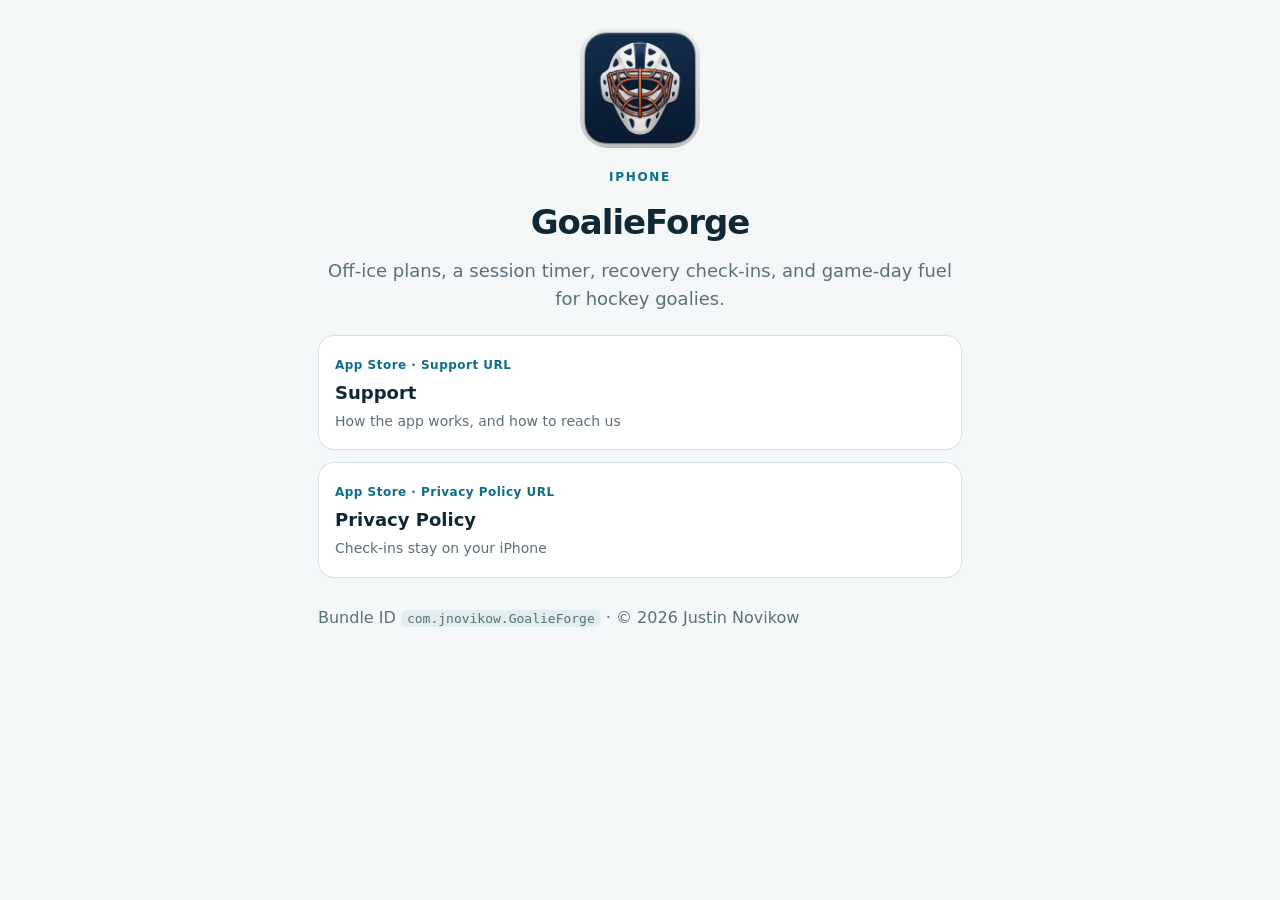
==== index.html @ 1530afbd "Publish GoalieForge support and privacy pages." ====
<!DOCTYPE html>
<html lang="en">
<head>
  <meta charset="UTF-8" />
  <meta name="viewport" content="width=device-width, initial-scale=1, viewport-fit=cover" />
  <meta name="theme-color" content="#f3f7f8" />
  <title>GoalieForge</title>
  <meta name="description" content="GoalieForge is an iPhone training app for hockey goalies, from development through professional." />
  <link rel="icon" href="icon.png" type="image/png" />
  <link rel="apple-touch-icon" href="icon.png" />
  <link rel="stylesheet" href="styles.css" />
</head>
<body>
  <header class="hero">
    <img class="logo" src="icon.png" width="120" height="120" alt="GoalieForge" />
    <p class="eyebrow">iPhone</p>
    <h1>GoalieForge</h1>
    <p class="lede">Off-ice plans, a session timer, recovery check-ins, and game-day fuel for hockey goalies.</p>
  </header>
  <nav class="cards">
    <a class="card link-card" href="support.html">
      <span class="card-kicker">App Store · Support URL</span>
      <strong>Support</strong>
      <span class="card-desc">How the app works, and how to reach us</span>
    </a>
    <a class="card link-card" href="privacy.html">
      <span class="card-kicker">App Store · Privacy Policy URL</span>
      <strong>Privacy Policy</strong>
      <span class="card-desc">Check-ins stay on your iPhone</span>
    </a>
  </nav>
  <footer class="foot">
    <p>Bundle ID <code>com.jnovikow.GoalieForge</code> · © 2026 Justin Novikow</p>
  </footer>
</body>
</html>
---- styles.css ----
:root {
  --bg: #f3f7f8;
  --fg: #102833;
  --muted: #5c6f78;
  --accent: #0d6e86;
  --card: #ffffff;
  --border: rgba(13, 110, 134, 0.18);
}

* { box-sizing: border-box; margin: 0; padding: 0; }

body {
  font-family: "SF Pro Rounded", "Segoe UI", system-ui, -apple-system, sans-serif;
  background: var(--bg);
  color: var(--fg);
  line-height: 1.55;
  padding: 28px 18px calc(36px + env(safe-area-inset-bottom));
  max-width: 680px;
  margin: 0 auto;
}

.hero { text-align: center; margin-bottom: 22px; }
.logo { width: 120px; height: 120px; border-radius: 28px; margin-bottom: 12px; }
.logo-sm { width: 72px; height: 72px; border-radius: 18px; display: block; margin: 8px 0 12px; }
.eyebrow { letter-spacing: 0.14em; text-transform: uppercase; color: var(--accent); font-size: 12px; font-weight: 700; }
h1 { font-size: 34px; letter-spacing: -0.03em; margin: 4px 0 8px; }
h2 { font-size: 13px; letter-spacing: 0.12em; text-transform: uppercase; color: var(--accent); margin: 22px 0 8px; }
.lede, .meta { color: var(--muted); }
.lede { font-size: 18px; }
.meta { font-size: 13px; margin-bottom: 18px; }
p, li { font-size: 16px; margin-bottom: 10px; }
ul { padding-left: 1.2em; margin-bottom: 8px; }
a { color: var(--accent); }
code { font-size: 13px; background: rgba(13, 110, 134, 0.08); padding: 1px 6px; border-radius: 6px; }

.cards { display: grid; gap: 12px; }
.card, .link-card {
  background: var(--card);
  border: 1px solid var(--border);
  border-radius: 16px;
  padding: 16px;
}
.link-card { display: block; text-decoration: none; color: inherit; }
.link-card strong { display: block; font-size: 18px; margin: 2px 0; }
.card-kicker { color: var(--accent); font-size: 12px; font-weight: 700; letter-spacing: 0.04em; }
.card-desc { color: var(--muted); font-size: 14px; }
.back { display: inline-block; margin-bottom: 8px; font-weight: 600; text-decoration: none; }
.foot { margin-top: 28px; color: var(--muted); font-size: 13px; }
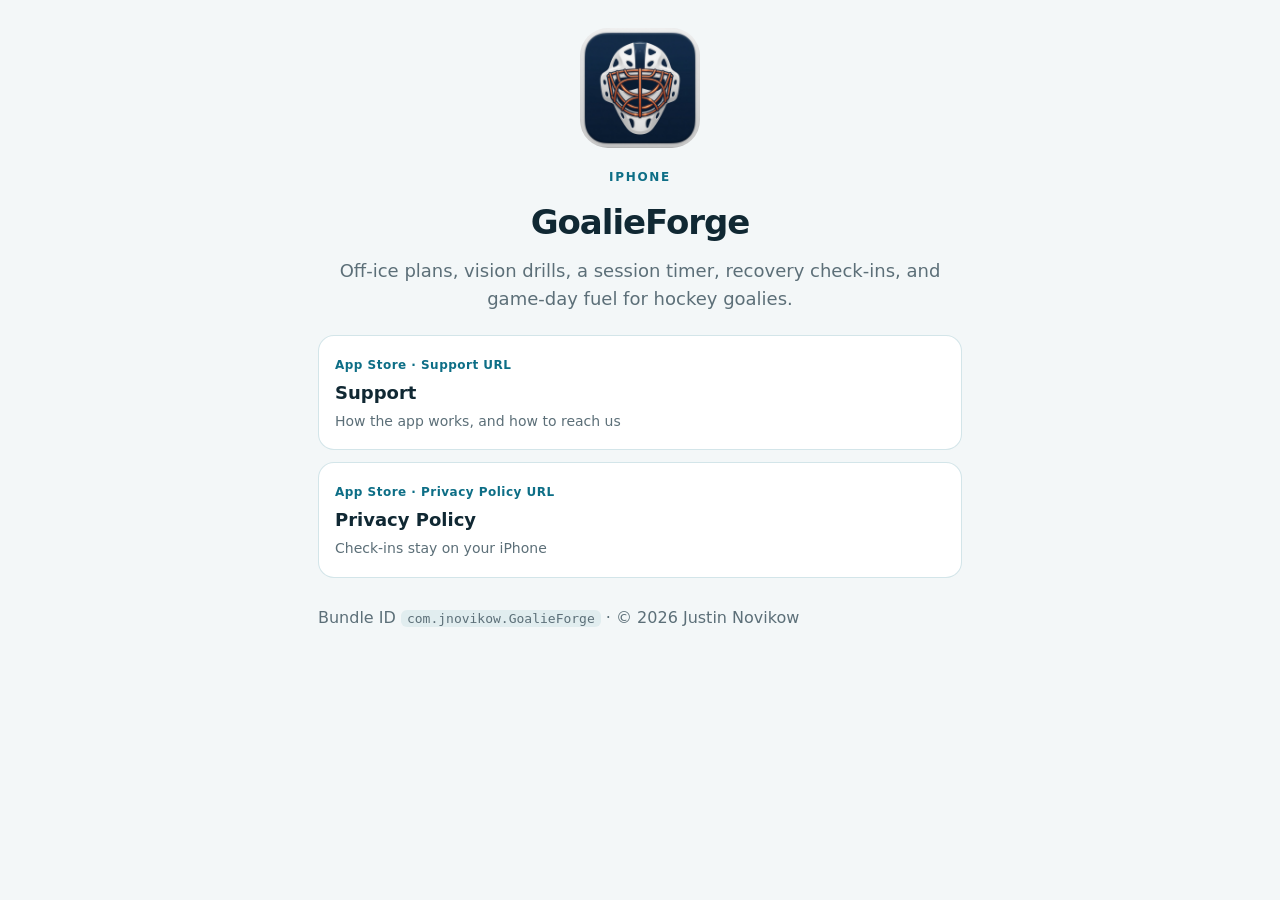
==== commit 7594eafe: "Describe vision drills and colour themes on the site. The app now has a Vision tab and five colour t" ====
--- a/index.html
+++ b/index.html
@@ -15,7 +15,7 @@
     <img class="logo" src="icon.png" width="120" height="120" alt="GoalieForge" />
     <p class="eyebrow">iPhone</p>
     <h1>GoalieForge</h1>
-    <p class="lede">Off-ice plans, a session timer, recovery check-ins, and game-day fuel for hockey goalies.</p>
+    <p class="lede">Off-ice plans, vision drills, a session timer, recovery check-ins, and game-day fuel for hockey goalies.</p>
   </header>
   <nav class="cards">
     <a class="card link-card" href="support.html">
